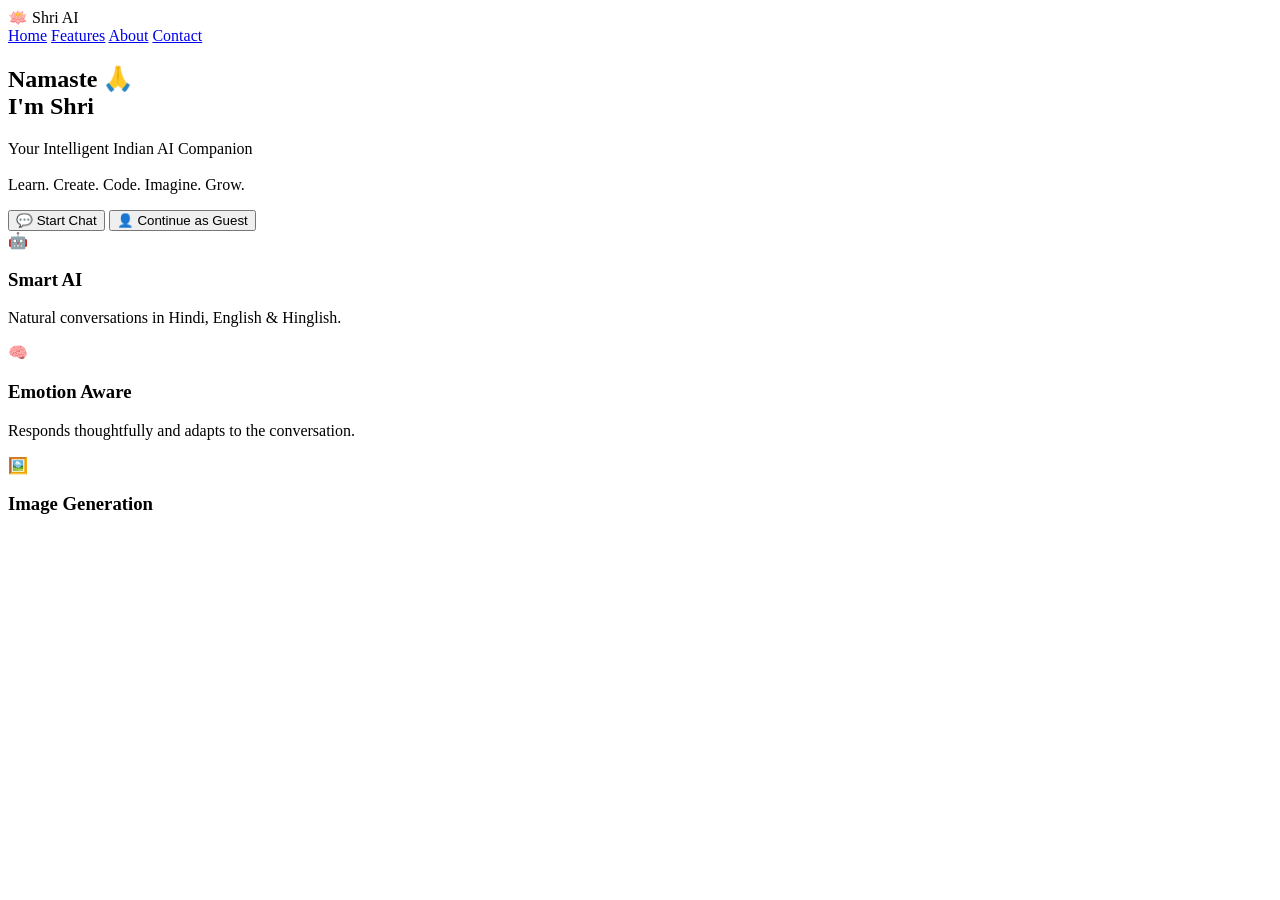
==== index.html @ ec425324 "Create index.html" ====
<!DOCTYPE html>
<html lang="en">
<head>
<meta charset="UTF-8">
<meta name="viewport" content="width=device-width, initial-scale=1.0">
<title>Shri AI • Your Intelligent Indian AI Companion</title>

<link rel="stylesheet" href="style.css">

<link rel="preconnect" href="https://fonts.googleapis.com">
<link rel="preconnect" href="https://fonts.gstatic.com" crossorigin>

<link href="https://fonts.googleapis.com/css2?family=Poppins:wght@300;400;500;600;700;800&display=swap" rel="stylesheet">

</head>

<body>

<div class="background"></div>

<header>

<div class="logo">

🪷

<span>Shri AI</span>

</div>

<nav>

<a href="#">Home</a>

<a href="#">Features</a>

<a href="#">About</a>

<a href="#">Contact</a>

</nav>

</header>

<section class="hero">

<div class="hero-content">

<h1>

Namaste 🙏

<br>

I'm <span>Shri</span>

</h1>

<p>

Your Intelligent Indian AI Companion

<br><br>

Learn.

Create.

Code.

Imagine.

Grow.

</p>

<div class="buttons">

<button class="primary">

💬 Start Chat

</button>

<button class="secondary">

👤 Continue as Guest

</button>

</div>

</div>

</section>

<section class="features">

<div class="card">

🤖

<h3>Smart AI</h3>

<p>Natural conversations in Hindi, English & Hinglish.</p>

</div>

<div class="card">

🧠

<h3>Emotion Aware</h3>

<p>Responds thoughtfully and adapts to the conversation.</p>

</div>

<div class="card">

🖼️

<h3>Image Generation</h
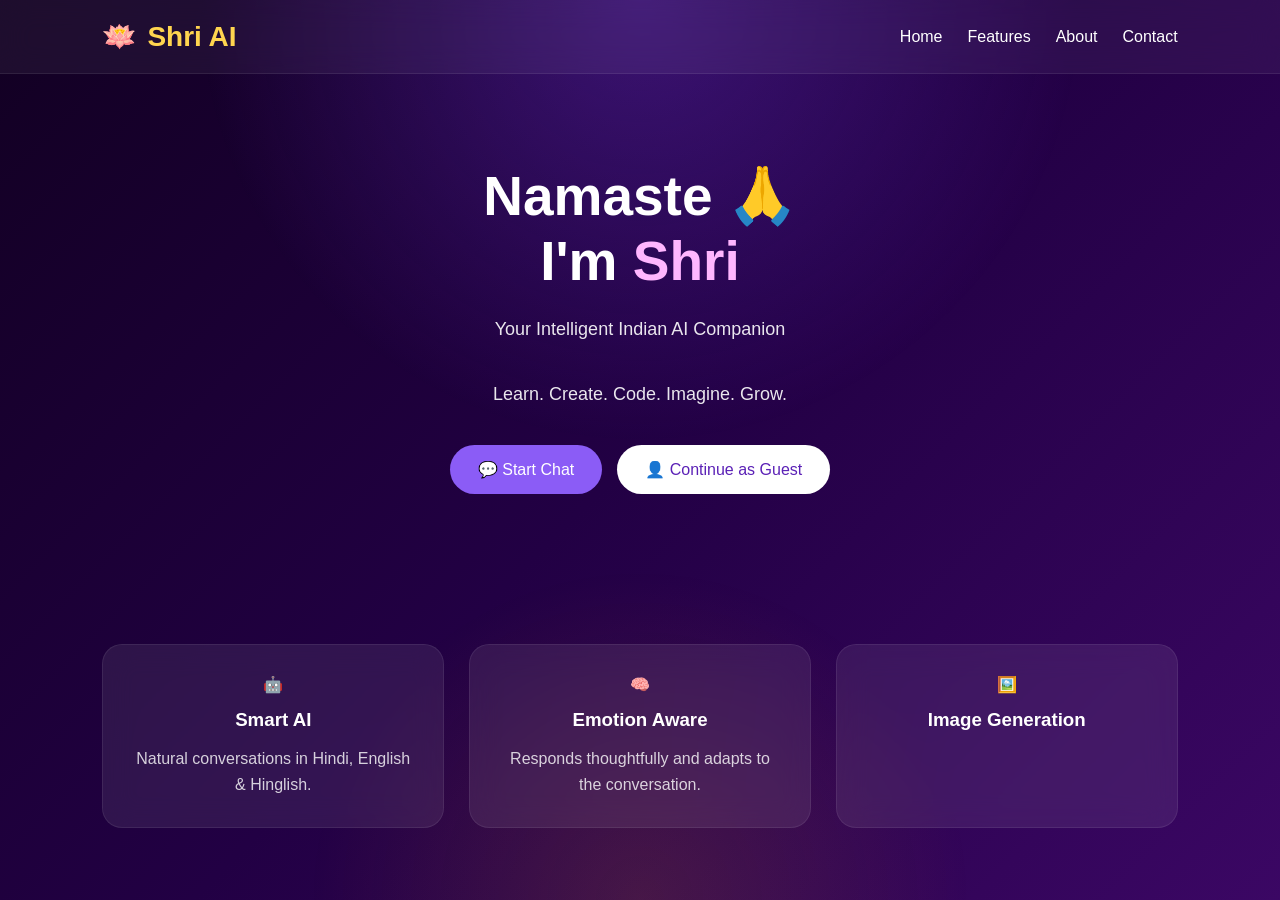
==== commit 98985bdb: "Update index.html" ====
--- a/index.html
+++ b/index.html
@@ -76,11 +76,11 @@
 
 <div class="buttons">
 
-<button class="primary">
-
-💬 Start Chat
-
-</button>
+<a href="chat.html">
+    <button class="primary">
+        💬 Start Chat
+    </button>
+</a>
 
 <button class="secondary">
 
--- a/style.css
+++ b/style.css
@@ -0,0 +1,234 @@
+*{
+margin:0;
+padding:0;
+box-sizing:border-box;
+font-family:'Poppins',sans-serif;
+}
+
+body{
+background:linear-gradient(135deg,#120022,#220044,#3b0764);
+color:white;
+min-height:100vh;
+overflow-x:hidden;
+}
+
+.background{
+position:fixed;
+top:0;
+left:0;
+width:100%;
+height:100%;
+background:
+radial-gradient(circle at top,#7c3aed55,transparent 40%),
+radial-gradient(circle at bottom,#f59e0b22,transparent 30%);
+z-index:-1;
+animation:glow 8s ease-in-out infinite alternate;
+}
+
+@keyframes glow{
+from{
+transform:scale(1);
+filter:blur(0px);
+}
+to{
+transform:scale(1.15);
+filter:blur(20px);
+}
+}
+
+header{
+display:flex;
+justify-content:space-between;
+align-items:center;
+padding:20px 8%;
+backdrop-filter:blur(15px);
+background:rgba(255,255,255,.05);
+border-bottom:1px solid rgba(255,255,255,.08);
+position:sticky;
+top:0;
+}
+
+.logo{
+font-size:28px;
+font-weight:700;
+display:flex;
+align-items:center;
+gap:10px;
+color:#ffd54f;
+}
+
+nav{
+display:flex;
+gap:25px;
+}
+
+nav a{
+color:white;
+text-decoration:none;
+transition:.3s;
+}
+
+nav a:hover{
+color:#fbbf24;
+}
+
+.hero{
+display:flex;
+justify-content:center;
+align-items:center;
+text-align:center;
+padding:90px 20px;
+}
+
+.hero-content h1{
+font-size:55px;
+margin-bottom:20px;
+}
+
+.hero-content span{
+color:#ffb6ff;
+}
+
+.hero-content p{
+font-size:18px;
+opacity:.9;
+line-height:1.8;
+}
+
+.buttons{
+margin-top:35px;
+display:flex;
+justify-content:center;
+gap:15px;
+flex-wrap:wrap;
+}
+
+button{
+border:none;
+padding:15px 28px;
+border-radius:50px;
+font-size:16px;
+cursor:pointer;
+transition:.3s;
+}
+
+.primary{
+background:#8b5cf6;
+color:white;
+}
+
+.primary:hover{
+transform:translateY(-4px);
+background:#a855f7;
+}
+
+.secondary{
+background:white;
+color:#5b21b6;
+}
+
+.secondary:hover{
+transform:translateY(-4px);
+}
+
+.features{
+display:grid;
+grid-template-columns:repeat(auto-fit,minmax(250px,1fr));
+gap:25px;
+padding:60px 8%;
+}
+
+.card{
+background:rgba(255,255,255,.08);
+backdrop-filter:blur(15px);
+padding:30px;
+border-radius:20px;
+text-align:center;
+transition:.35s;
+border:1px solid rgba(255,255,255,.08);
+}
+
+.card:hover{
+transform:translateY(-10px);
+box-shadow:0 0 35px rgba(168,85,247,.35);
+}
+
+.card h3{
+margin:15px 0;
+}
+
+.card p{
+opacity:.8;
+line-height:1.6;
+}
+
+footer{
+text-align:center;
+padding:35px;
+opacity:.7;
+}
+
+@media(max-width:768px){
+
+header{
+flex-direction:column;
+gap:20px;
+}
+
+.hero-content h1{
+font-size:40px;
+}
+
+nav{
+flex-wrap:wrap;
+justify-content:center;
+}
+
+}
+.star{
+
+position:fixed;
+
+width:4px;
+
+height:4px;
+
+background:white;
+
+border-radius:50%;
+
+opacity:.5;
+
+animation:float linear infinite;
+
+pointer-events:none;
+
+z-index:-1;
+
+}
+
+@keyframes float{
+
+0%{
+
+transform:translateY(0);
+
+opacity:.2;
+
+}
+
+50%{
+
+opacity:1;
+
+}
+
+100%{
+
+transform:translateY(-120px);
+
+opacity:0;
+
+}
+
+}
